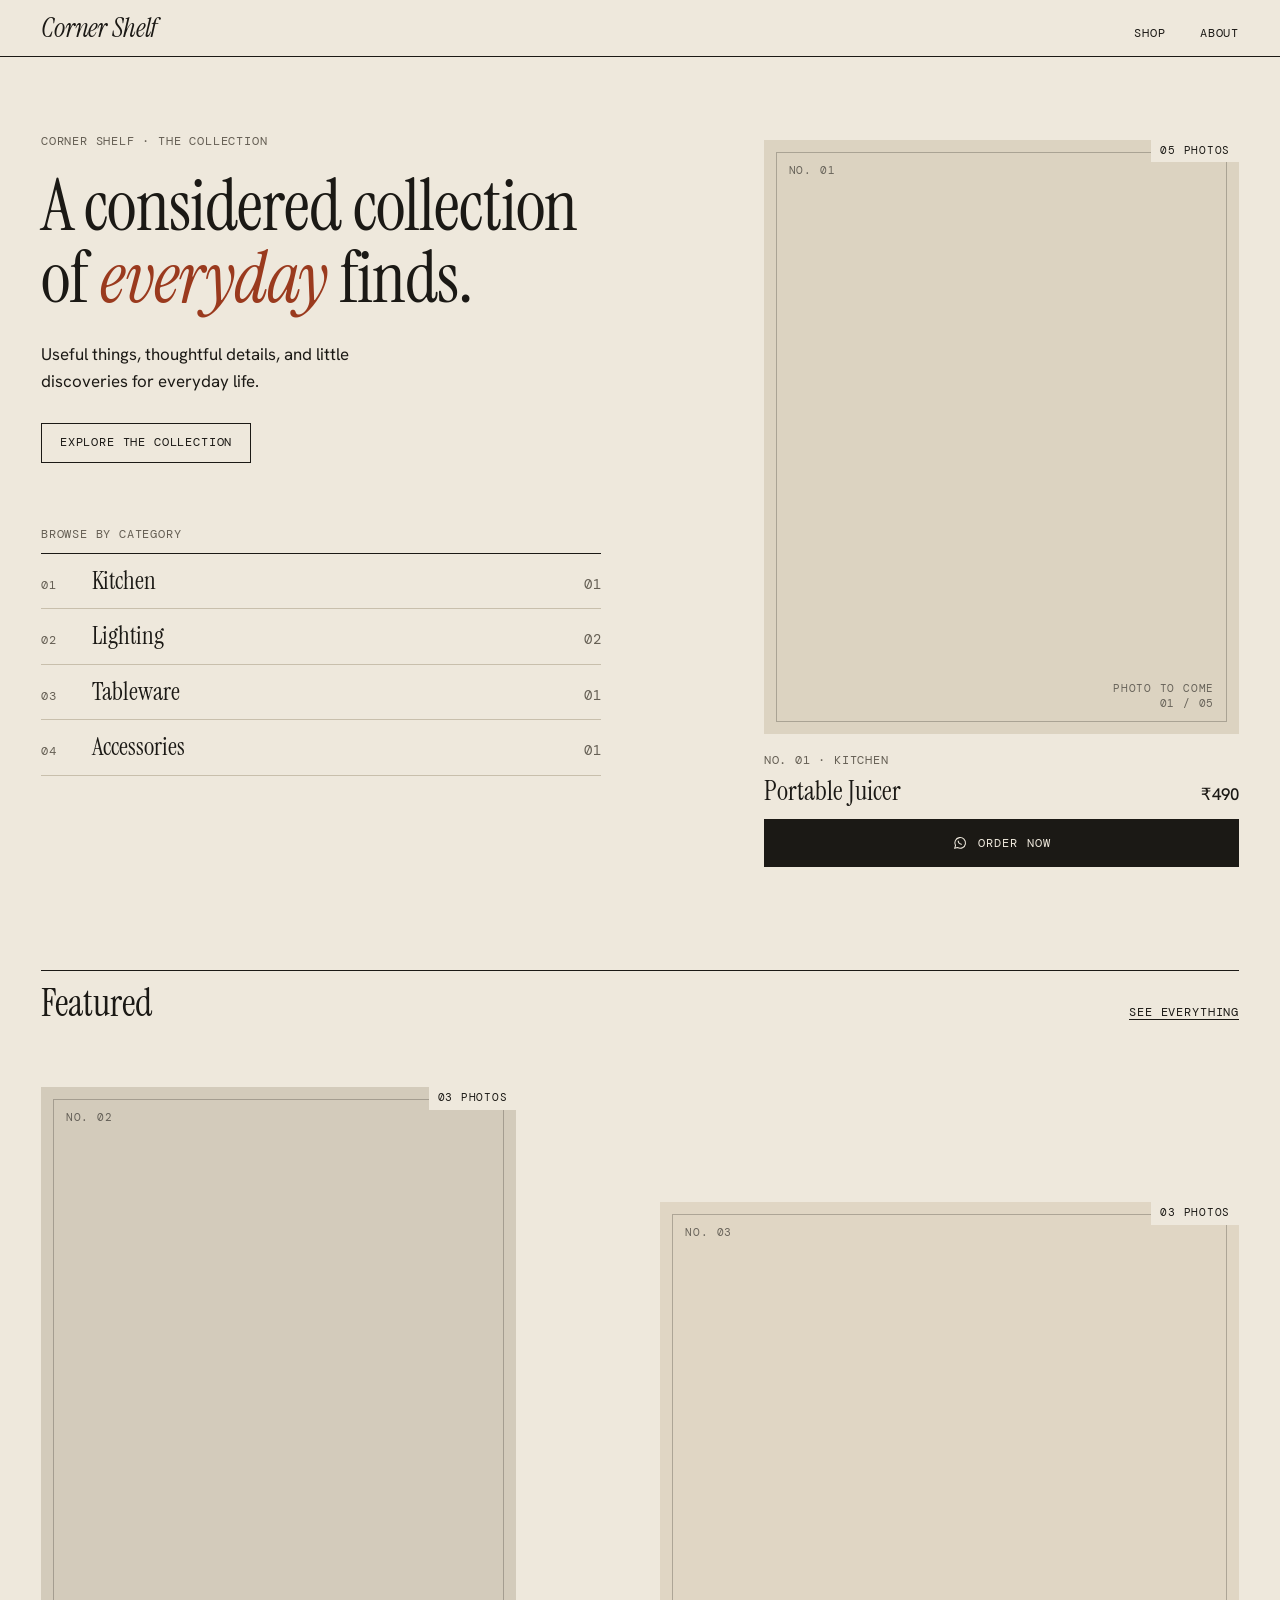
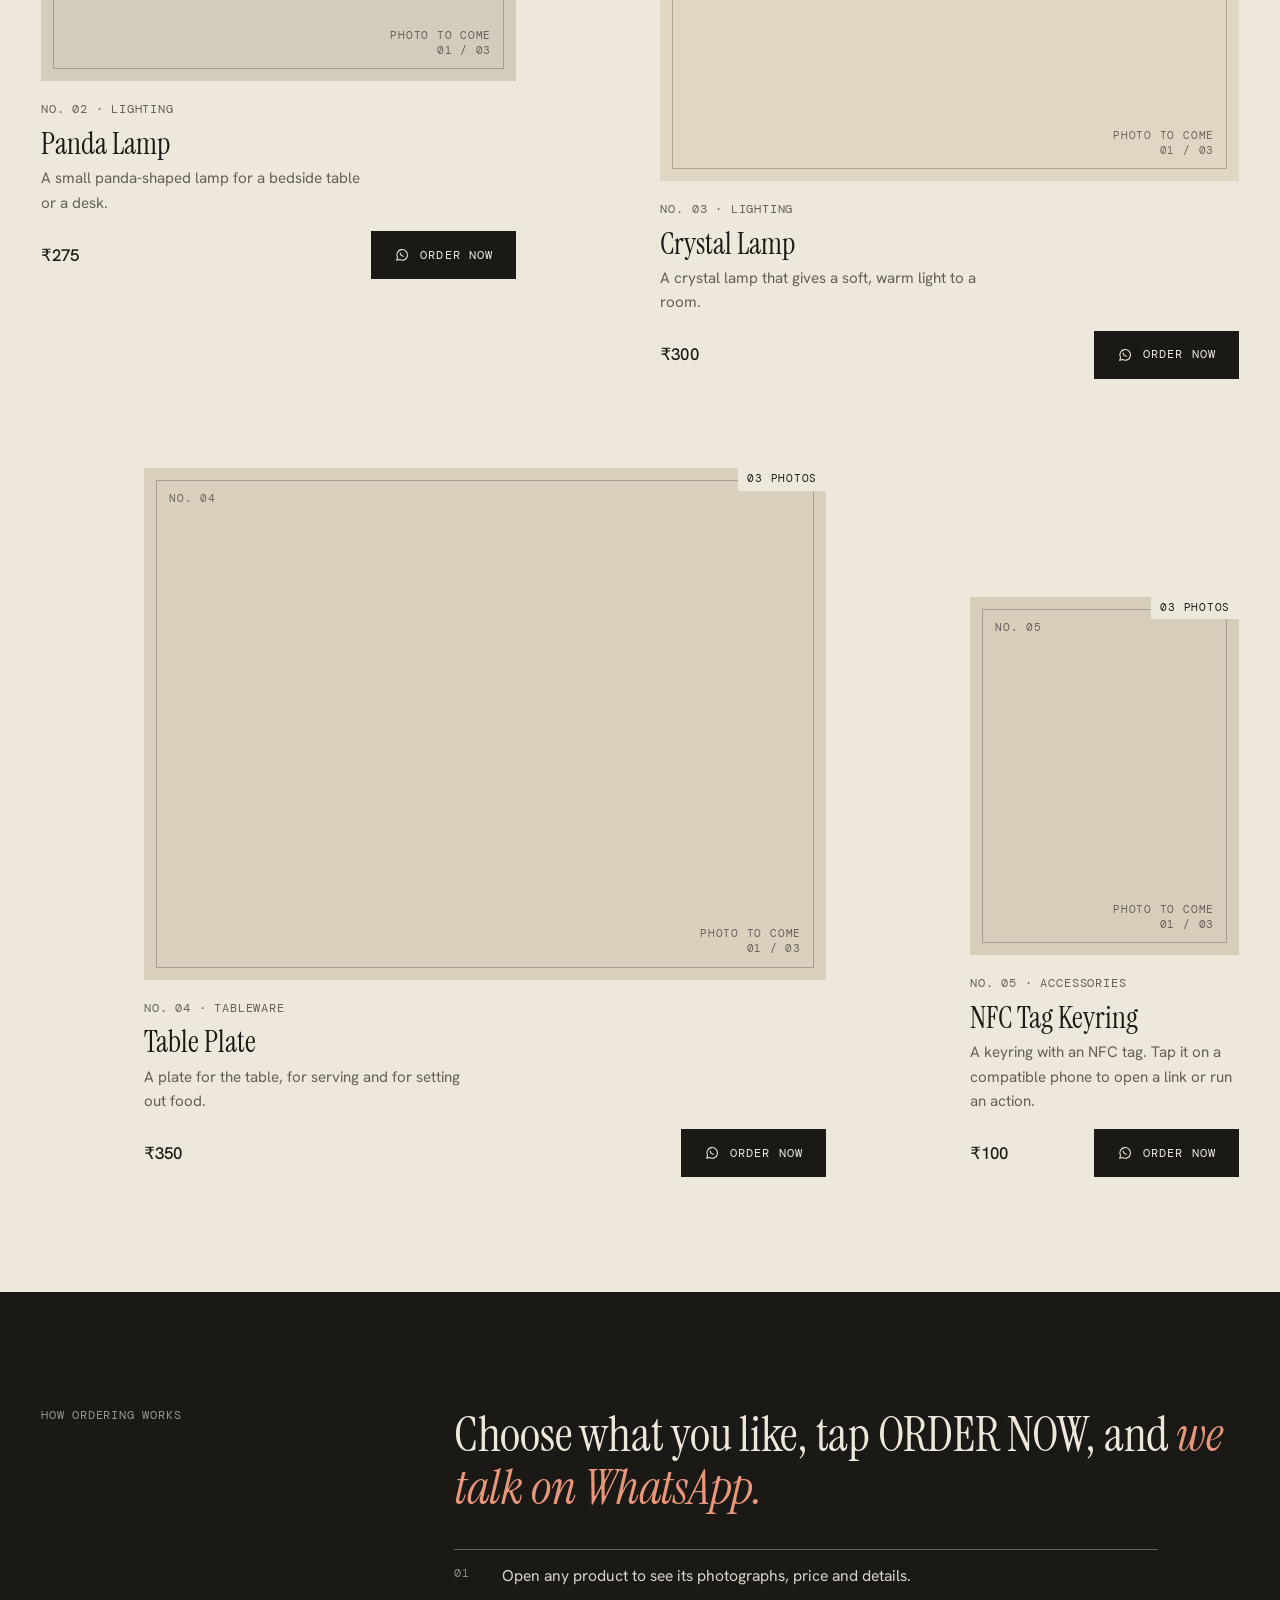
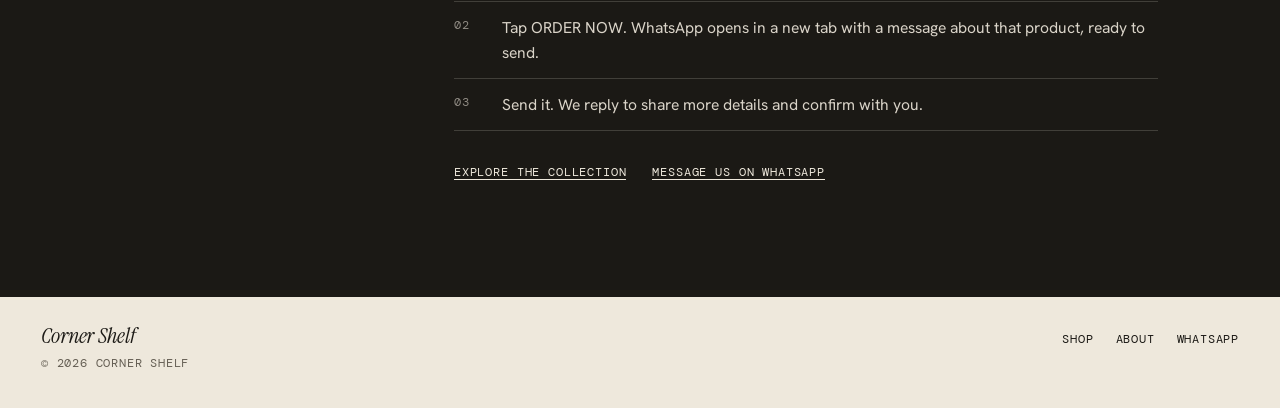
==== corner-shelf/index.html @ 7f8f060f "." ====
<!doctype html>
<html lang="en">
<head>
  <meta charset="utf-8">
  <meta name="viewport" content="width=device-width, initial-scale=1, viewport-fit=cover">
  <title>Corner Shelf — a considered collection of everyday finds</title>
  <meta name="description" content="Useful things, thoughtful details and little discoveries for everyday life. Browse the collection and order directly on WhatsApp.">
  <link rel="icon" href="data:,">
  <link rel="preconnect" href="https://fonts.googleapis.com">
  <link rel="preconnect" href="https://fonts.gstatic.com" crossorigin>
  <link href="https://fonts.googleapis.com/css2?family=DM+Mono:wght@400&family=Hanken+Grotesk:wght@400;500&family=Instrument+Serif:ital@0;1&display=swap" rel="stylesheet">
  <link rel="stylesheet" href="css/style.css">
</head>
<body data-page="home">
  <a class="skip" href="#main">Skip to content</a>

  <header class="site-head">
    <div class="wrap">
      <a class="wordmark" href="index.html">Corner Shelf</a>
      <nav class="nav" aria-label="Main">
        <a href="shop.html">Shop</a>
        <a href="about.html">About</a>
      </nav>
    </div>
  </header>

  <main id="main">
    <section class="hero wrap grid12">
      <div class="hero-text">
        <p class="label">Corner Shelf · The collection</p>
        <h1>A considered collection of <em>everyday</em> finds.</h1>
        <p class="lede">Useful things, thoughtful details, and little discoveries for everyday life.</p>
        <p class="hero-cta"><a class="btn" href="shop.html">Explore the collection</a></p>
        <div class="cat-wrap" id="cat-wrap">
          <p class="label">Browse by category</p>
          <ol class="index" id="cat-list"></ol>
        </div>
      </div>
      <div class="hero-fig" id="hero-fig"></div>
    </section>

    <section class="shelf-sec wrap" id="shelf-sec" aria-labelledby="shelf-h">
      <div class="sec-head">
        <h2 id="shelf-h">Featured</h2>
        <a class="textlink" href="shop.html">See everything</a>
      </div>
      <div class="shelf grid12" id="shelf"></div>
    </section>

    <section class="band" aria-labelledby="order-h">
      <div class="wrap grid12">
        <p class="label l" id="order-h">How ordering works</p>
        <div class="r">
          <p class="big">Choose what you like, tap ORDER NOW, and <em>we talk on WhatsApp.</em></p>
          <ol class="steps">
            <li><span class="no">01</span><span>Open any product to see its photographs, price and details.</span></li>
            <li><span class="no">02</span><span>Tap ORDER NOW. WhatsApp opens in a new tab with a message about that product, ready to send.</span></li>
            <li><span class="no">03</span><span>Send it. We reply to share more details and confirm with you.</span></li>
          </ol>
          <div class="links">
            <a class="textlink" href="shop.html">Explore the collection</a>
            <a class="textlink" href="https://wa.me/919996939056" data-wa>Message us on WhatsApp</a>
          </div>
        </div>
      </div>
    </section>
  </main>

  <footer class="site-foot">
    <div class="wrap">
      <div>
        <a class="wordmark" href="index.html">Corner Shelf</a>
        <p class="label" data-year></p>
      </div>
      <nav aria-label="Footer">
        <a href="shop.html">Shop</a>
        <a href="about.html">About</a>
        <a href="https://wa.me/919996939056" data-wa>WhatsApp</a>
      </nav>
    </div>
  </footer>

  <script src="js/data.js"></script>
  <script src="js/app.js"></script>
</body>
</html>
---- corner-shelf/css/style.css ----
/* Corner Shelf — one stylesheet for all pages */

:root {
  --paper: #EEE8DC;
  --paper-deep: #E4DCCB;
  --ink: #1B1915;
  --muted: #655F54;
  --line: #C8BFAC;
  --accent: #9A3A1E;
  --accent-light: #E8977A;

  --serif: "Instrument Serif", "Iowan Old Style", "Palatino Linotype", Georgia, serif;
  --sans: "Hanken Grotesk", system-ui, -apple-system, "Segoe UI", sans-serif;
  --mono: "DM Mono", ui-monospace, SFMono-Regular, Menlo, monospace;

  --gutter: clamp(18px, 3.2vw, 44px);
  --max: 1360px;
}

*, *::before, *::after { box-sizing: border-box; }

html { scroll-behavior: smooth; }

body {
  margin: 0;
  background: var(--paper);
  color: var(--ink);
  font: 400 1rem/1.6 var(--sans);
  -webkit-font-smoothing: antialiased;
  text-rendering: optimizeLegibility;
  overflow-wrap: break-word;
}
body.no-scroll { overflow: hidden; }

img { display: block; max-width: 100%; }
.grid12 > * { min-width: 0; }
a { color: inherit; }
button, input { font: inherit; color: inherit; }
h1, h2, h3, p, ul, ol, dl, figure { margin: 0; }
h1, h2 { text-wrap: balance; }

:focus-visible { outline: 2px solid var(--accent); outline-offset: 3px; }

.wrap { max-width: var(--max); margin-inline: auto; padding-inline: var(--gutter); }

.sr-only {
  position: absolute; width: 1px; height: 1px; overflow: hidden;
  clip: rect(0 0 0 0); white-space: nowrap;
}
.skip {
  position: absolute; left: var(--gutter); top: -60px; z-index: 100;
  background: var(--ink); color: var(--paper); padding: 10px 14px; text-decoration: none;
}
.skip:focus { top: 10px; }

.label {
  font: 400 0.72rem/1.4 var(--mono);
  letter-spacing: 0.07em;
  text-transform: uppercase;
  color: var(--muted);
}

/* ---------- Header ---------- */

.site-head {
  position: sticky; top: 0; z-index: 20;
  background: var(--paper);
  border-bottom: 1px solid var(--ink);
}
.site-head .wrap {
  display: flex; align-items: baseline; justify-content: space-between;
  padding-block: 14px 12px;
}
.wordmark {
  font: italic 400 1.7rem/1 var(--serif);
  text-decoration: none;
  letter-spacing: -0.005em;
}
.nav { display: flex; gap: clamp(16px, 3vw, 34px); align-items: baseline; }
.nav a, .nav button {
  font: 400 0.75rem/1 var(--mono);
  letter-spacing: 0.07em;
  text-transform: uppercase;
  text-decoration: none;
  background: none; border: 0; padding: 4px 0; cursor: pointer;
  border-bottom: 1px solid transparent;
}
.nav a:hover, .nav button:hover { border-bottom-color: var(--ink); }
.nav a[aria-current="page"] { border-bottom-color: var(--accent); color: var(--accent); }

/* ---------- Buttons ---------- */

.btn {
  display: inline-block;
  font: 400 0.74rem/1 var(--mono);
  letter-spacing: 0.07em;
  text-transform: uppercase;
  text-decoration: none;
  text-align: center;
  padding: 13px 18px;
  background: transparent;
  border: 1px solid var(--ink);
  border-radius: 0;
  cursor: pointer;
  transition: background-color .12s, color .12s;
}
.btn:hover { background: var(--ink); color: var(--paper); }
.btn--solid { background: var(--ink); color: var(--paper); }
.btn--solid:hover { background: var(--accent); border-color: var(--accent); }
.btn[disabled], .btn[aria-disabled="true"] { opacity: .4; pointer-events: none; }

.textlink {
  font: 400 0.75rem/1.2 var(--mono);
  letter-spacing: 0.07em;
  text-transform: uppercase;
  text-decoration: none;
  background: none; border: 0; padding: 0; cursor: pointer;
  border-bottom: 1px solid currentColor;
}
.textlink:hover { color: var(--accent); }

/* ---------- Image plates (photo slots) ---------- */

.plate {
  position: relative;
  background: var(--tone, #DCD3C1);
  aspect-ratio: var(--ratio, 4 / 5);
  overflow: hidden;
}
.plate img {
  position: absolute; inset: 0; width: 100%; height: 100%; object-fit: cover;
}
.plate .ph {
  position: absolute; inset: 12px;
  border: 1px solid rgba(27, 25, 21, .26);
  display: flex; flex-direction: column; justify-content: space-between;
  padding: 10px 12px;
  font: 400 0.68rem/1.4 var(--mono);
  letter-spacing: 0.07em;
  text-transform: uppercase;
  color: rgba(27, 25, 21, .6);
}
.plate .ph span:last-child { align-self: flex-end; text-align: right; }
.plate .count {
  position: absolute; top: 0; right: 0; z-index: 1;
  background: var(--paper); padding: 6px 9px;
  font: 400 0.66rem/1 var(--mono); letter-spacing: .07em; text-transform: uppercase;
}

/* ---------- Index list (used on home and about) ---------- */

.index { list-style: none; padding: 0; border-top: 1px solid var(--ink); }
.index a {
  display: grid; grid-template-columns: 3.2rem 1fr auto; align-items: baseline;
  padding: 13px 0; border-bottom: 1px solid var(--line);
  text-decoration: none;
}
.index .no { font: 400 0.72rem/1 var(--mono); letter-spacing: .07em; color: var(--muted); }
.index .nm { font: 400 1.55rem/1.15 var(--serif); }
.index .pr { font: 400 .85rem/1 var(--mono); letter-spacing: .02em; color: var(--muted); font-variant-numeric: tabular-nums; }
.index a:hover .nm { color: var(--accent); }

/* ---------- Section headings ---------- */

.sec-head {
  display: flex; justify-content: space-between; align-items: baseline; gap: 20px;
  border-top: 1px solid var(--ink);
  padding-top: 12px;
  margin-bottom: clamp(32px, 5vw, 64px);
  flex-wrap: wrap;
}
.sec-head h2 { font: 400 clamp(1.8rem, 3vw, 2.5rem)/1.05 var(--serif); }

/* ---------- Home: hero ---------- */

.grid12 {
  display: grid;
  grid-template-columns: repeat(12, minmax(0, 1fr));
  column-gap: var(--gutter);
}

.hero { padding-block: clamp(36px, 6vw, 84px) clamp(56px, 8vw, 120px); }
.hero-text { grid-column: 1 / 8; }
.hero-fig { grid-column: 8 / 13; align-self: start; margin-top: 6px; }
.hero h1 {
  font: 400 clamp(2.6rem, 5.6vw, 5.2rem)/1.01 var(--serif);
  letter-spacing: -0.012em;
  margin: 20px 0 26px;
  max-width: 14em;
}
.hero h1 em { color: var(--accent); }
.lede { max-width: 38ch; color: var(--ink); font-size: 1.06rem; }
.hero-cta { margin-top: 28px; }
.cat-wrap { margin-top: clamp(40px, 5vw, 68px); max-width: 560px; }
.cat-wrap .label { margin-bottom: 10px; }

/* ---------- Home: shelf (asymmetric) ---------- */

.shelf-sec { padding-bottom: clamp(64px, 9vw, 130px); }
.shelf { row-gap: clamp(52px, 7vw, 100px); }
.shelf-item a.view, a.view { display: block; text-decoration: none; }
.s1 { grid-column: 1 / 6; }
.s2 { grid-column: 7 / 13; margin-top: clamp(0px, 9vw, 140px); }
.s3 { grid-column: 2 / 9; }
.s4 { grid-column: 10 / 13; align-self: end; }

.shelf-cap { margin-top: 14px; }
.shelf-cap h3 { font: 400 1.9rem/1.1 var(--serif); margin: 6px 0 6px; }
.shelf-cap p { color: var(--muted); max-width: 36ch; font-size: .95rem; }

/* ---------- Home: ordering band ---------- */

.band { background: var(--ink); color: var(--paper); padding-block: clamp(56px, 9vw, 120px); }
.band .label { color: rgba(238, 232, 220, .6); }
.band .l { grid-column: 1 / 4; }
.band .r { grid-column: 5 / 13; }
.band p.big { font: 400 clamp(1.9rem, 3.8vw, 3.3rem)/1.1 var(--serif); letter-spacing: -.005em; max-width: 20em; }
.band p.big em { color: var(--accent-light); }
.steps { list-style: none; padding: 0; margin: 34px 0 0; max-width: 44rem; border-top: 1px solid rgba(238,232,220,.35); }
.steps li { display: grid; grid-template-columns: 3rem minmax(0, 1fr); padding: 13px 0; border-bottom: 1px solid rgba(238,232,220,.18); color: rgba(238,232,220,.9); font-size: .98rem; }
.steps .no { font: 400 .72rem/1.9 var(--mono); letter-spacing: .07em; color: rgba(238,232,220,.55); }
.band .links { margin-top: 34px; display: flex; gap: 26px; flex-wrap: wrap; align-items: baseline; }
.band .textlink:hover { color: var(--accent-light); }

/* ---------- Footer ---------- */

.site-foot { border-top: 1px solid var(--ink); padding-block: 28px 36px; }
.site-foot .wrap { display: grid; grid-template-columns: 1fr auto; gap: 28px 64px; align-items: baseline; }
.site-foot .label { margin-top: 6px; }
.site-foot nav { display: flex; flex-wrap: wrap; gap: 10px 22px; }
.site-foot nav a, .site-foot nav button {
  font: 400 0.72rem/1 var(--mono); letter-spacing: .07em; text-transform: uppercase;
  text-decoration: none; background: none; border: 0; padding: 0; cursor: pointer;
}
.site-foot nav a:hover, .site-foot nav button:hover { color: var(--accent); }
.site-foot .wordmark { font-size: 1.4rem; }

/* ---------- Shop ---------- */

.shop-head { padding-block: clamp(32px, 5vw, 64px) clamp(28px, 4vw, 48px); align-items: end; }
.shop-head h1 { grid-column: 1 / 8; font: 400 clamp(3rem, 7vw, 6rem)/.95 var(--serif); letter-spacing: -.015em; }
.shop-head p { grid-column: 9 / 13; color: var(--muted); max-width: 30ch; }

.filters {
  border-top: 1px solid var(--ink);
  display: flex; flex-wrap: wrap; align-items: baseline; gap: 4px 24px; padding-top: 10px;
}
.filters button {
  font: 400 0.72rem/1.4 var(--mono); letter-spacing: .07em; text-transform: uppercase;
  background: none; border: 0; border-bottom: 1px solid transparent; border-radius: 0;
  padding: 8px 0; cursor: pointer;
}
.filters button:hover { color: var(--accent); }
.filters button[aria-pressed="true"] { color: var(--accent); border-bottom-color: var(--accent); }
.shop-count { padding: 6px 0 12px; border-bottom: 1px solid var(--line); margin-bottom: clamp(28px, 4vw, 52px); }

.catalogue {
  display: grid; grid-template-columns: repeat(3, minmax(0, 1fr));
  gap: clamp(44px, 5vw, 72px) var(--gutter);
  padding-bottom: clamp(64px, 9vw, 130px);
}
.item { scroll-margin-top: 80px; display: flex; flex-direction: column; }
.item .top { display: flex; justify-content: space-between; gap: 12px; border-top: 1px solid var(--ink); padding-top: 10px; margin-bottom: 12px; }
.item h2 { font: 400 1.85rem/1.1 var(--serif); margin: 16px 0 6px; }
.item h2 a, .shelf-cap h3 a, .figcap .nm { text-decoration: none; }
.item h2 a:hover, .shelf-cap h3 a:hover, .figcap .nm:hover { color: var(--accent); }
.item .buy { margin-top: auto; padding-top: 18px; }
.item .desc { color: var(--muted); font-size: .95rem; max-width: 38ch; }
.item .body { display: flex; flex-direction: column; flex: 1; min-width: 0; }
.item .more { align-self: flex-start; margin-top: 12px; padding: 4px 0; }

/* ---------- About ---------- */

.about-top { padding-block: clamp(36px, 6vw, 84px) clamp(40px, 6vw, 80px); }
.about-top h1 { grid-column: 1 / 13; text-wrap: balance; font: 400 clamp(2.8rem, 7vw, 6.4rem)/.98 var(--serif); letter-spacing: -.015em; }
.about-top h1 em { color: var(--accent); }

.about-body { padding-bottom: clamp(60px, 8vw, 110px); align-items: start; }
.about-fig { grid-column: 1 / 6; }
.about-fig .cap { margin-top: 10px; }
.about-text { grid-column: 7 / 13; }
.about-text p { font-size: 1.12rem; max-width: 36em; }
.about-text p + p { margin-top: 1.1em; }
.about-text p:first-child { font: 400 1.9rem/1.2 var(--serif); max-width: 22em; margin-bottom: 1.1em; }
.about-text .more-link { margin-top: 2em; }

.contact { border-top: 1px solid var(--ink); padding-block: 22px 70px; }
.contact .grid12 > div:first-child { grid-column: 1 / 6; }
.contact .grid12 > div:last-child { grid-column: 7 / 13; }
.contact dl { display: grid; grid-template-columns: 8rem 1fr; row-gap: 8px; }
.contact dt { font: 400 .72rem/1.6 var(--mono); letter-spacing: .07em; text-transform: uppercase; color: var(--muted); }
.contact a { text-decoration-thickness: 1px; text-underline-offset: 3px; }

[hidden] { display: none !important; }

/* ---------- Responsive ---------- */

@media (max-width: 1000px) {
  .catalogue { grid-template-columns: repeat(2, minmax(0, 1fr)); }
  .hero-text { grid-column: 1 / 13; }
  .hero-fig { grid-column: 5 / 13; margin-top: 48px; }
  .shop-head h1 { grid-column: 1 / 13; }
  .shop-head p { grid-column: 1 / 13; margin-top: 16px; }
  .band .l, .band .r { grid-column: 1 / 13; }
  .band .l { margin-bottom: 20px; }
  .about-fig { grid-column: 1 / 7; }
  .about-text { grid-column: 1 / 13; margin-top: 44px; }
  .contact .grid12 > div:first-child, .contact .grid12 > div:last-child { grid-column: 1 / 13; }
  .contact .grid12 > div:last-child { margin-top: 18px; }
}

@media (max-width: 720px) {
  .hero-fig { grid-column: 1 / 13; }
  .s1 { grid-column: 1 / 11; }
  .s2 { grid-column: 3 / 13; margin-top: 0; }
  .s3 { grid-column: 1 / 13; }
  .s4 { grid-column: 6 / 13; }
  .site-foot .wrap { grid-template-columns: 1fr; gap: 18px; }
  .about-fig { grid-column: 1 / 13; }
  .index .nm { font-size: 1.35rem; }
}

@media (max-width: 560px) {
  .catalogue { grid-template-columns: minmax(0, 1fr); }
  .s4 { grid-column: 3 / 13; }
  .filters { gap: 0 18px; }
  .filters button { padding: 11px 0; }
  .figcap .nm { font-size: 1.5rem; }
  .btn--order { padding: 15px 18px; }
  .wordmark { font-size: 1.45rem; }
  .nav { gap: 14px; }
  .nav a, .nav button { font-size: .68rem; }
  .contact dl { grid-template-columns: 6rem 1fr; }
}

@media (prefers-reduced-motion: reduce) {
  html { scroll-behavior: auto; }
  *, *::before, *::after { transition-duration: .01ms !important; animation: none !important; }
}

/* ---------- Price, ORDER NOW button ---------- */

.price { font: 500 1.05rem/1 var(--sans); letter-spacing: .01em; font-variant-numeric: tabular-nums; }

.buy {
  display: flex; align-items: center; justify-content: space-between;
  flex-wrap: wrap; gap: 12px 16px; margin-top: 16px;
}

.btn--order {
  display: inline-flex; align-items: center; justify-content: center; gap: 10px;
  background: var(--ink); color: var(--paper); border-color: var(--ink);
  padding: 15px 22px; font-size: .78rem; letter-spacing: .09em;
}
.btn--order:hover { background: var(--accent); border-color: var(--accent); color: var(--paper); }
.btn--order svg { width: 16px; height: 16px; flex: none; fill: none; stroke: currentColor; stroke-width: 1.6; stroke-linecap: round; stroke-linejoin: round; }
.btn--block { display: flex; width: 100%; }

/* hero figure caption */
.figcap { margin-top: 12px; }
.figcap .cap-row { display: flex; justify-content: space-between; align-items: baseline; gap: 12px; margin: 4px 0 14px; }
.figcap .nm { font: 400 1.7rem/1.1 var(--serif); }

/* ---------- Product details modal with gallery ---------- */

dialog.pm {
  --pm-ratio: 4 / 5;
  position: fixed; inset: 0; margin: auto;
  border: 1px solid var(--ink); border-radius: 0; padding: 0;
  background: var(--paper); color: var(--ink);
  width: min(960px, calc(100% - 2 * var(--gutter))); max-width: none;
  height: fit-content;
  max-height: calc(100vh - 32px); max-height: calc(100dvh - 32px);
  overflow-y: auto; overflow-x: hidden; overscroll-behavior: contain;
}
dialog.pm::backdrop { background: rgba(27, 25, 21, .5); }

.pm-bar {
  position: sticky; top: 0; z-index: 3;
  display: flex; align-items: center; justify-content: space-between; gap: 12px;
  min-height: 48px; padding: 0 clamp(16px, 2.4vw, 28px);
  background: var(--paper); border-bottom: 1px solid var(--ink);
}
.pm-bar .textlink { display: inline-flex; align-items: center; min-height: 44px; padding: 0; border-bottom: 0; text-decoration: underline; text-underline-offset: 4px; }

.pm-grid { display: grid; grid-template-columns: minmax(0, 1.05fr) minmax(0, 1fr); }
.pm-gallery { min-width: 0; padding: clamp(14px, 2vw, 24px); border-right: 1px solid var(--line); }
.pm-stage { position: relative; }
.pm-stage .plate { width: 100%; }

.pm-nav {
  position: absolute; top: 50%; transform: translateY(-50%); z-index: 2;
  width: 46px; height: 46px; padding: 0; display: grid; place-items: center;
  background: var(--paper); color: var(--ink); border: 1px solid var(--ink); border-radius: 0;
  font: 400 1.1rem/1 var(--mono); cursor: pointer;
  transition: background-color .12s, color .12s;
}
.pm-nav:hover { background: var(--ink); color: var(--paper); }
.pm-prev { left: 10px; }
.pm-next { right: 10px; }
.pm-count {
  position: absolute; left: 0; bottom: 0; z-index: 2;
  background: var(--paper); padding: 7px 10px;
  font: 400 .72rem/1 var(--mono); letter-spacing: .07em; font-variant-numeric: tabular-nums;
}

.pm-thumbs {
  display: flex; gap: 8px; margin-top: 10px; padding-bottom: 8px;
  overflow-x: auto; overscroll-behavior-x: contain; scrollbar-width: thin;
  -webkit-overflow-scrolling: touch;
}
.pm-thumb {
  position: relative; flex: 0 0 64px; width: 64px; aspect-ratio: 1; padding: 0;
  background: var(--paper-deep); border: 1px solid var(--line); border-radius: 0;
  overflow: hidden; cursor: pointer;
}
.pm-thumb img { position: absolute; inset: 0; width: 100%; height: 100%; object-fit: cover; }
.pm-thumb-n { position: absolute; left: 6px; top: 5px; font: 400 .62rem/1 var(--mono); color: var(--muted); }
.pm-thumb:hover { border-color: var(--ink); }
.pm-thumb.is-on { border-color: var(--accent); outline: 2px solid var(--accent); outline-offset: -2px; }

.pm-text { min-width: 0; display: flex; flex-direction: column; justify-content: space-between; gap: 28px; padding: clamp(18px, 3vw, 36px); }
.pm-text h2 { font: 400 clamp(2rem, 4vw, 3rem)/1.04 var(--serif); }
.pm-price { font: 500 1.35rem/1 var(--sans); margin: 14px 0 18px; font-variant-numeric: tabular-nums; }
.pm-text .desc { color: var(--muted); max-width: 36ch; }

@media (max-height: 720px) and (min-width: 721px) {
  dialog.pm { --pm-ratio: 1 / 1; }
}

@media (max-width: 720px) {
  dialog.pm { --pm-ratio: 1 / 1; width: calc(100% - 24px); max-height: calc(100vh - 24px); max-height: calc(100dvh - 24px); }
  .pm-grid { grid-template-columns: minmax(0, 1fr); }
  .pm-gallery { padding: 12px; border-right: 0; border-bottom: 1px solid var(--line); }
  .pm-thumb { flex-basis: 56px; width: 56px; }
  .pm-text { padding: 18px 16px 0; gap: 20px; }
  .pm-buy {
    position: sticky; bottom: 0; z-index: 2;
    margin: 0 -16px; padding: 12px 16px calc(12px + env(safe-area-inset-bottom, 0px));
    background: var(--paper); border-top: 1px solid var(--ink);
  }
}
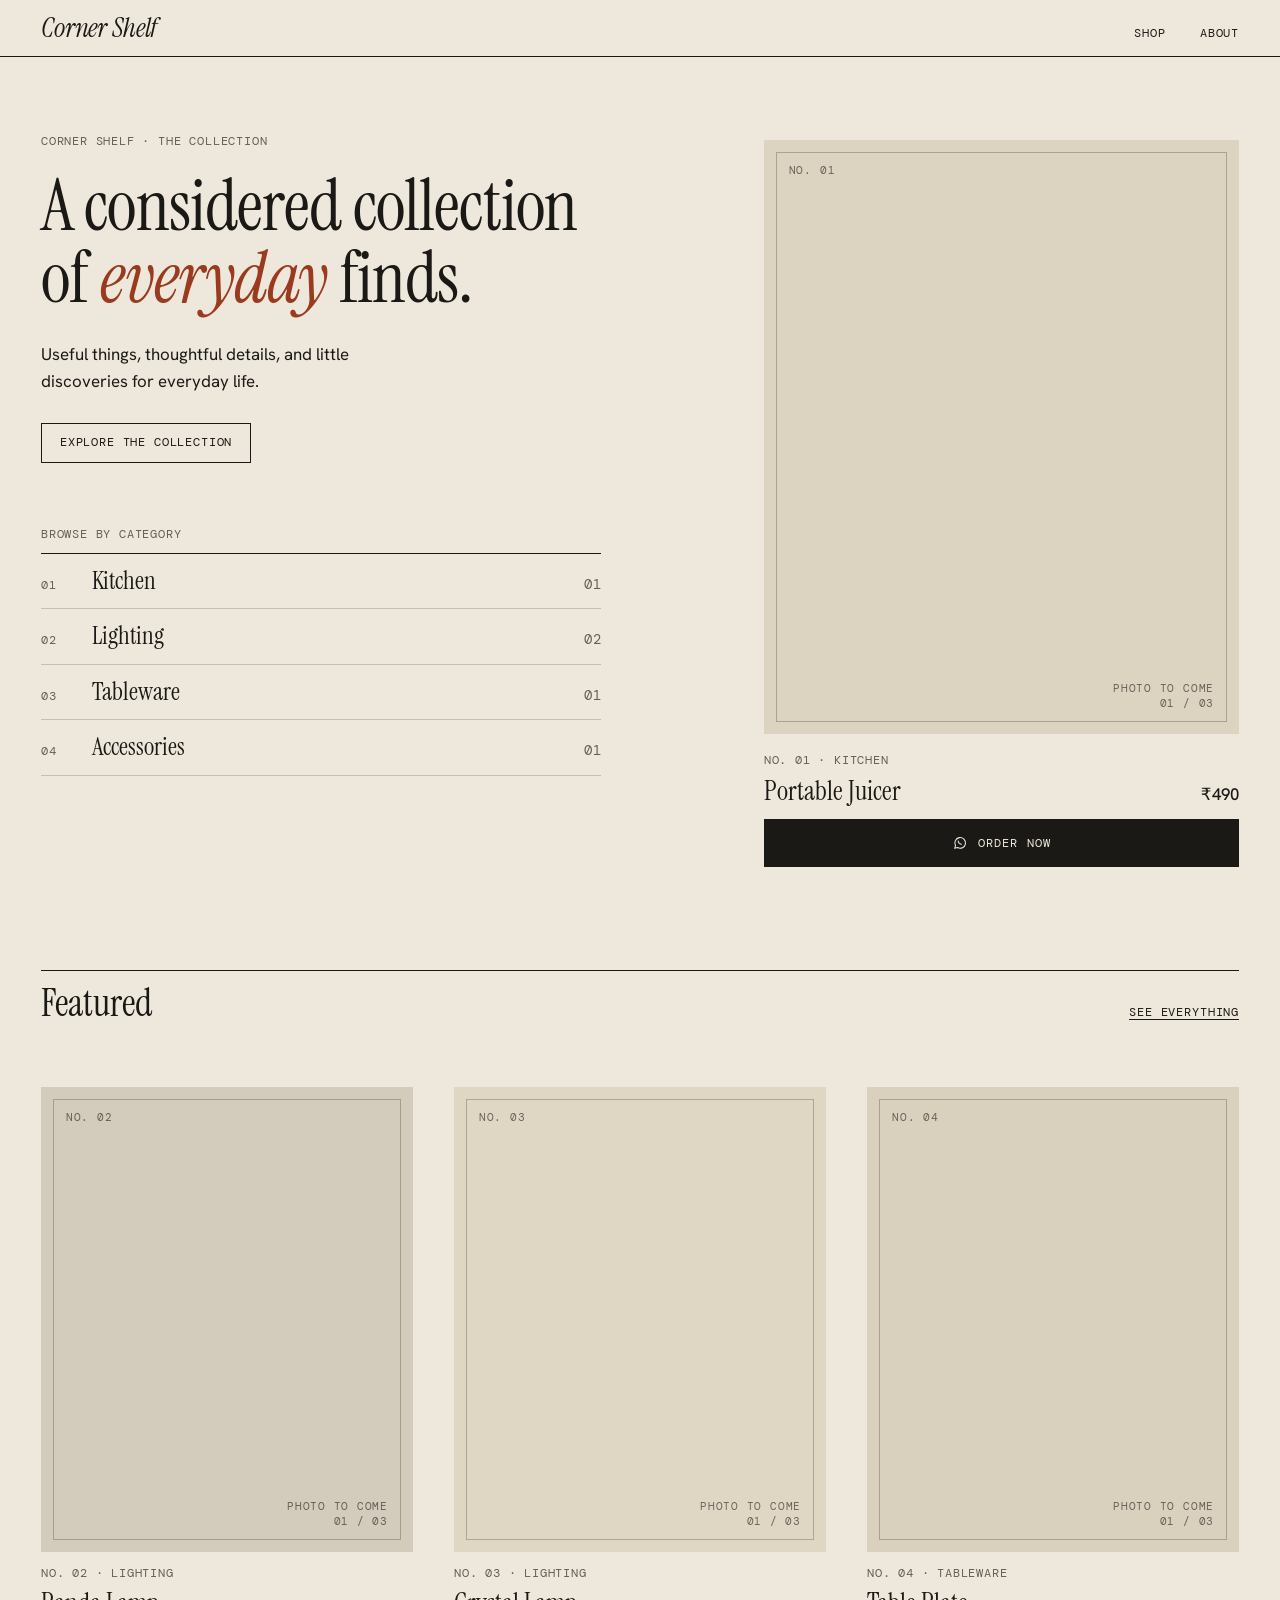
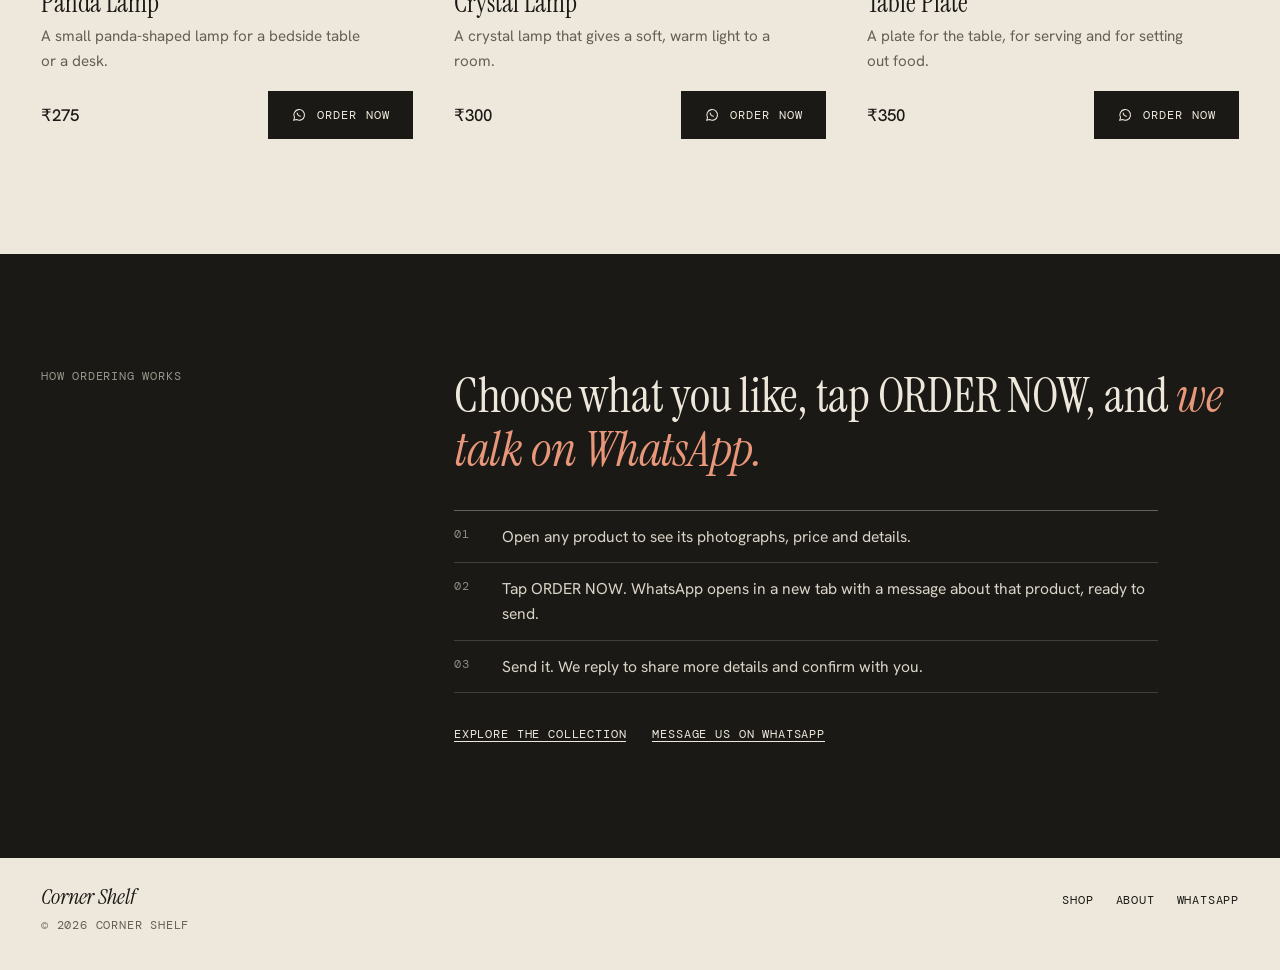
==== commit 8c825417: "YAYAYAYAYYYYAYAY" ====
--- a/corner-shelf/index.html
+++ b/corner-shelf/index.html
@@ -44,7 +44,7 @@
         <h2 id="shelf-h">Featured</h2>
         <a class="textlink" href="shop.html">See everything</a>
       </div>
-      <div class="shelf grid12" id="shelf"></div>
+      <div class="shelf" id="shelf"></div>
     </section>
 
     <section class="band" aria-labelledby="order-h">
--- a/corner-shelf/css/style.css
+++ b/corner-shelf/css/style.css
@@ -194,19 +194,22 @@
 .cat-wrap { margin-top: clamp(40px, 5vw, 68px); max-width: 560px; }
 .cat-wrap .label { margin-bottom: 10px; }
 
-/* ---------- Home: shelf (asymmetric) ---------- */
+/* ---------- Home: featured grid ---------- */
 
 .shelf-sec { padding-bottom: clamp(64px, 9vw, 130px); }
-.shelf { row-gap: clamp(52px, 7vw, 100px); }
-.shelf-item a.view, a.view { display: block; text-decoration: none; }
-.s1 { grid-column: 1 / 6; }
-.s2 { grid-column: 7 / 13; margin-top: clamp(0px, 9vw, 140px); }
-.s3 { grid-column: 2 / 9; }
-.s4 { grid-column: 10 / 13; align-self: end; }
-
-.shelf-cap { margin-top: 14px; }
-.shelf-cap h3 { font: 400 1.9rem/1.1 var(--serif); margin: 6px 0 6px; }
+a.view { display: block; text-decoration: none; }
+
+/* One aligned grid: 3 columns, then 2, then 1. Every card is the same shape. */
+.shelf {
+  display: grid;
+  grid-template-columns: repeat(3, minmax(0, 1fr));
+  gap: clamp(40px, 5vw, 64px) var(--gutter);
+}
+.shelf-item { display: flex; flex-direction: column; min-width: 0; }
+.shelf-cap { display: flex; flex-direction: column; flex: 1; min-width: 0; margin-top: 14px; }
+.shelf-cap h3 { font: 400 1.7rem/1.1 var(--serif); margin: 6px 0 6px; }
 .shelf-cap p { color: var(--muted); max-width: 36ch; font-size: .95rem; }
+.shelf-cap .buy { margin-top: auto; padding-top: 18px; }
 
 /* ---------- Home: ordering band ---------- */
 
@@ -297,6 +300,7 @@
 
 @media (max-width: 1000px) {
   .catalogue { grid-template-columns: repeat(2, minmax(0, 1fr)); }
+  .shelf { grid-template-columns: repeat(2, minmax(0, 1fr)); }
   .hero-text { grid-column: 1 / 13; }
   .hero-fig { grid-column: 5 / 13; margin-top: 48px; }
   .shop-head h1 { grid-column: 1 / 13; }
@@ -311,10 +315,11 @@
 
 @media (max-width: 720px) {
   .hero-fig { grid-column: 1 / 13; }
-  .s1 { grid-column: 1 / 11; }
-  .s2 { grid-column: 3 / 13; margin-top: 0; }
-  .s3 { grid-column: 1 / 13; }
-  .s4 { grid-column: 6 / 13; }
+  .shelf { gap: 36px 16px; }
+  .shelf-cap h3 { font-size: 1.4rem; }
+  .shelf-cap p { font-size: .88rem; }
+  .shelf-cap .buy { flex-direction: column; align-items: stretch; gap: 12px; }
+  .shelf-cap .buy .btn--order { width: 100%; padding-inline: 12px; }
   .site-foot .wrap { grid-template-columns: 1fr; gap: 18px; }
   .about-fig { grid-column: 1 / 13; }
   .index .nm { font-size: 1.35rem; }
@@ -322,7 +327,9 @@
 
 @media (max-width: 560px) {
   .catalogue { grid-template-columns: minmax(0, 1fr); }
-  .s4 { grid-column: 3 / 13; }
+  .shelf-cap h3 { font-size: 1.25rem; }
+  .shelf .plate .ph { inset: 8px; padding: 6px 8px; font-size: .6rem; }
+  .shelf .plate .count { padding: 5px 7px; }
   .filters { gap: 0 18px; }
   .filters button { padding: 11px 0; }
   .figcap .nm { font-size: 1.5rem; }
@@ -331,6 +338,12 @@
   .nav { gap: 14px; }
   .nav a, .nav button { font-size: .68rem; }
   .contact dl { grid-template-columns: 6rem 1fr; }
+}
+
+@media (max-width: 360px) {
+  .shelf { grid-template-columns: minmax(0, 1fr); }
+  .shelf-cap h3 { font-size: 1.5rem; }
+  .shelf-cap p { font-size: .95rem; }
 }
 
 @media (prefers-reduced-motion: reduce) {
